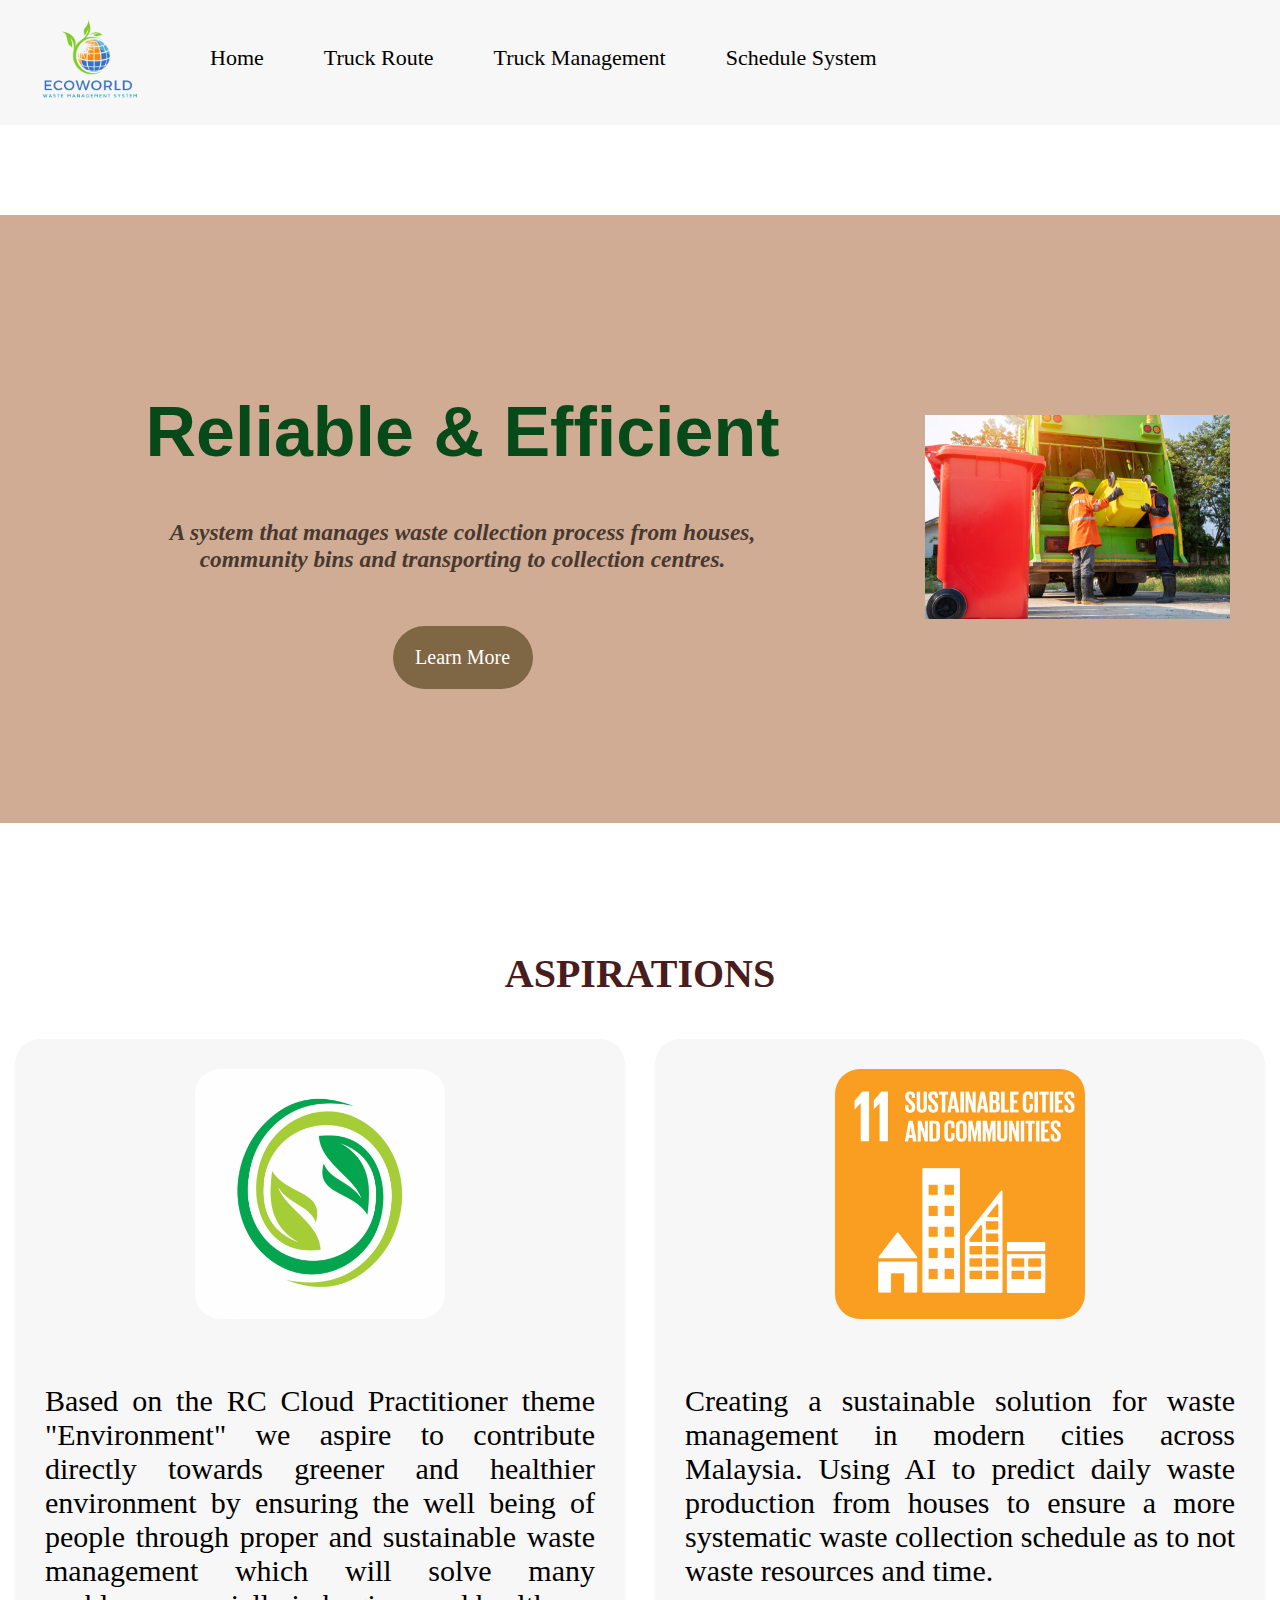
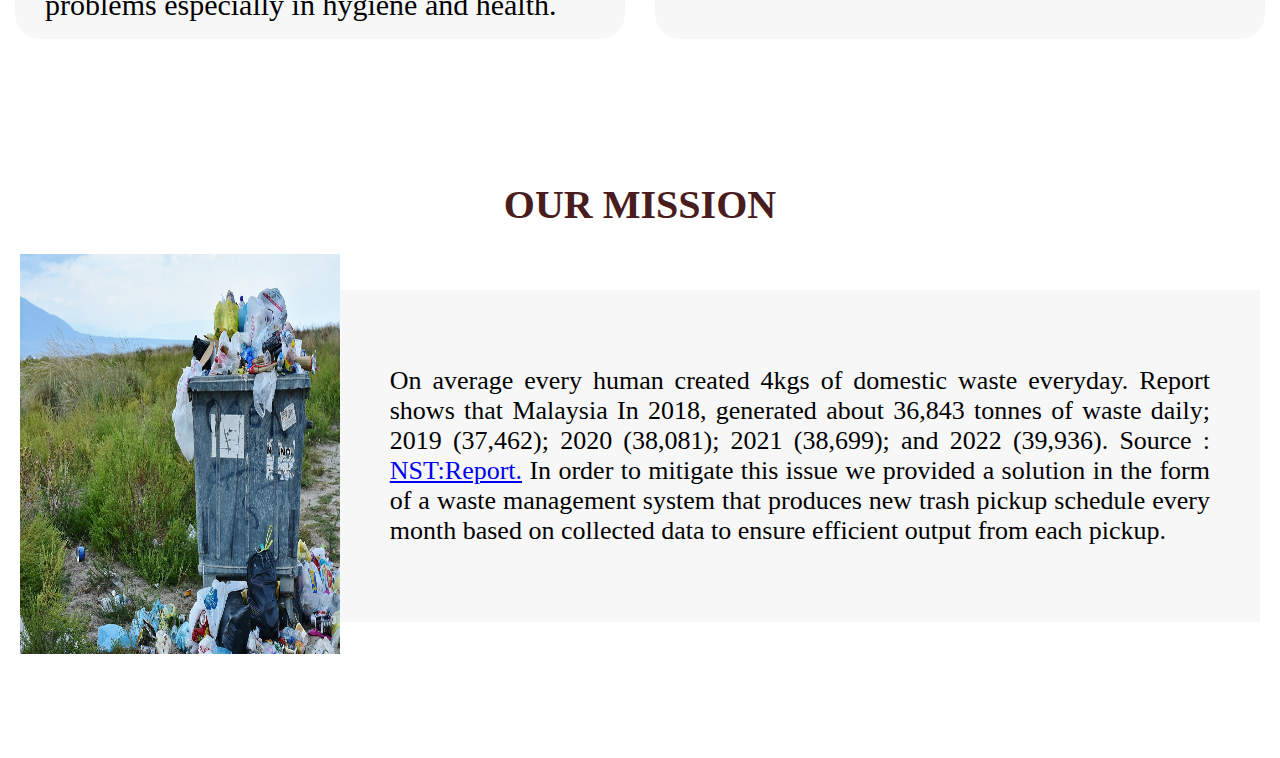
==== index.html @ 7e45f0ac "New" ====
<!DOCTYPE html>
<html lang="en" dir="ltr">
    <head>
        <meta charset='utf-8'>
        <link rel="stylesheet" href="Styles.css">
        <meta name="viewport" content="width=device-width, initial-scale=1">
        <title>Home | EcoWorld</title>
    </head>
    <body>
        <div class="bg.image">
            <div class="navbar">
                <img src="Images/LogoOg.png" class="left" width="230" height="90">
                <a href="index.html">Home</a>
                <a href="Truck-Route.html">Truck Route</a>
                <a href="Truck Management.html">Truck Management</a>
                <a href="Schedule-System.html">Schedule System</a>
            </div>
        </div>

        <div class="container">
          <div class="image">
            <img src="Images/garbage-collectors.jpg" alt="Providing Solutions for systematic collection process">
          </div>
          <div class="catchphrase">
            <h1 class="fit">Reliable & Efficient</h1>
            <div class="text">
              <h3>A system that manages waste collection process from houses, community bins and transporting to collection centres. </h3>
            </div>
            <div class="BtnHow">
            <a href="HowItWork.html" button class="button">Learn More</a>
            </div>
          </div>
        </div>

        <div class ="header2">
          <h1>ASPIRATIONS</h1>
        </div>
         <div class="row">
          <div class="column" style="background-color:rgb(247, 247, 247);">
            <img src="Images/EnvTheme.png" style = "width:250px;height:250px;" class="center">
            <p class="sdg" style = "font-size : 30px;">Based on the RC Cloud Practitioner theme "Environment" we aspire to contribute directly towards greener and healthier environment by ensuring the well being of people through proper and sustainable waste management which will solve many problems especially in hygiene and health.</p>
          </div>

          <div class="column" style="background-color:rgb(247, 247, 247);">
            <img src="Images/SDG11.png" style = "width:250px;height:250px;" class="center">
            <p class="sdg" style = "font-size : 30px;">Creating a sustainable solution for waste management in modern cities across Malaysia. Using AI to predict daily waste production from houses to ensure a more systematic waste collection schedule as to not waste resources and time.</p>
          </div>
        </div>

        

        <div class ="header2">
          <h1>OUR MISSION</h1>
        </div>
        <div class="container3">
          <div class="image3">
            <img src="/Images/GarbageEg.jpg" alt="ingredients box style=" style = "width:400px;height:400px;">
          </div>
          <div class="text4">
            <p>On average every human created 4kgs of domestic waste everyday. Report shows that Malaysia In 2018, generated about 36,843 tonnes of waste daily; 2019 (37,462); 2020 (38,081); 2021 (38,699); and 2022 (39,936). 
              Source : <a href="https://www.nst.com.my/news/nation/2022/03/778625/can-malaysia-achieve-40-cent-recycling-rate-2025" target="_blank">
                NST:Report.</a> In order to mitigate this issue we provided a solution in the form of a waste management
                system that produces new trash pickup schedule every month based on collected data to ensure efficient output from each pickup.
            </p>          
          </div>
        </div>

        
    </body>
</html>
---- Styles.css ----
body, html {
    height: 100%;
    margin: 0px;
}
.navbar img.left  
{
      float: left;
      position: relative;
      padding-top: 75px;
      margin: 0px;
      margin-bottom: -40px;
      width: 180px;
      height: 180px;
      top: -10px;
    }

    .bg-image {
    background-image: url("Images/Background1.png");
    background-position: center;
    background-repeat: no-repeat;
    background-size: cover;
    position: fixed;
    }

    .navbar {
      overflow: hidden;
      background-color: rgb(247, 247, 247);
      position: relative;
      top: -90px;
    }

    .navbar a {
      position: relative;
      top: 135px;
      float: left;
      /* display: block; */
      color: #000000;
      padding-left: 30px;
      padding-right: 30px;
      text-align: right;
      text-decoration: none;
      font-size: 22px;
    }

  .navbar a:hover {
    padding-top: 15px;
    background-color: rgba(109, 82, 82, 0.336);
    color: #000000;
    height: 80px;
    border-radius: 3px;
  }

  .container {
    background-color: #d1ac94;
    display: flex;
    align-items: center;
    justify-content: center;
  }

  img {
    max-width: 100%
  }
  .image {
    padding-right: 50px;
    flex-basis: 40%;
    order: 2;
  }

  .catchphrase {
    padding : 130px;
    font-size: 30px;
    font-style: normal;
    font-weight: lighter;
    align-items: center;
    justify-content: center;

  }

  .fit {
    text-align: center;
    color: #064a19;
    font-size: 70px;
    font-family: Arial;
  }
  .text {
    color: #473930;
    font-size: 20px;
    font-style: oblique;
    text-align: center;
  }

  .button {
    background-color: #7f6645;
    border-radius: 55px;
    color: white;
    font-family: Cardo;
    font-style: normal;
    font-size: 20px;
    padding: 20px 20px;
    text-align: center;
    text-decoration: none;
    display: inline-block;
    width: 100px;
    margin: 4px 2px;
    margin-top : 30px;
    cursor: pointer;
  }

  .button:hover {
    box-shadow: 0 12px 16px 0 rgba(0,0,0,0.24),0 17px 50px 0 rgba(0,0,0,0.19);
  }
  
  .header2 {
    font-family: Cardo;
    color: #491C1D;
    text-align : center;
    font-size: 30px;
    padding-top: 100px;
  }

  .row, .column {
    box-sizing: border-box;
   }

   .row {
     display: flex;
   }
  .column {
    flex: 50%;
    float: left;
    width: 30%;
    padding: 10px;
    height: 600px;
    margin: 15px;
    padding-top: 30px;
    padding-bottom: 30px;
    border-radius: 25px;

  }

  p.sdg {
    margin-right: 20px;
    margin-left: 20px;
    margin-top: 65px;
    margin-bottom: 65px;
    padding-bottom: 20px;
    position: relative;
    }

    .row:after {
      content: "";
      display: table;
      clear: both;
    }

    .center {
      display: block;
      margin-left: auto;
      margin-right: auto;
      width: 50%;
      border-radius: 25px;
      }

      .container3 {
        display: flex;
        align-items: center;
        justify-content: center;
        margin: 20px;
        padding-bottom: 100px;
        }
        img {
          max-width: 100%;
        }
        .image3 {
          flex-basis: 150%;
        }

        h3.mission {
          color : #F3D166;
          font-style: italic;
        }
        .text4 {
          font-size: 26px;
          padding : 50px;
          font-family: 'Times New Roman', Times, serif;
          color: #000000;
          background-color: rgb(247, 247, 247);
        }

    .flex-container
   {
      display: flex;
      grid-gap: 26px;
      flex-direction: row-reverse;
      justify-content: center;

   }

   .box{
    margin-left: 150px;
    padding: 15px;
    background-color: #ffffff;
   }
   .box1{

      margin-right: 150px;
      border-radius: 5px;
      padding: 15px;
      background-color: #ffffff;
   }

   .regform
    {
      color: black;
      margin: auto;
      text-align: center;
      font-size:25px;
      font-family: 'Cardio', monospace;
    }

    .submit
    {
      background-color: #000000;
      border: none;
      color:rgb(255, 255, 255);
      padding: 15px 32px;
      font-weight: bold;
      border-radius: 0;
      text-align: center;
      text-decoration: none;
      display: inline-block;
      font-size: 15px;
      margin: auto;
      cursor: pointer;
      -webkit-transition-duration: 0.05s; /* Safari */
      transition-duration: 0.05s;
      display:flex;
    }

    .submit:hover {
      background-color: rgb(44, 43, 43);
    }

    .submit:active {
      background-color: rgb(106, 118, 107);
    }

    input {
      border: 1px solid #000;
      font-size: 20px;
    }

    .checkbox{
      display: inline-flex;
      cursor: pointer;
    }

    .BtnHow {
      display: flex;
      justify-content: center;
      align-items: center;
    }

    .page_title
    {
      color:#578a0c;
      margin: auto;
      text-align: center;
      font-size:35px;
    }

    .text1{

    font-size: 17px;
    margin-top: 50px;
    margin-bottom: -20px;
    text-align: center;
    font-weight: normal;
    }

    h1 {
      font-size: 40px;
      word-break: break-all;
      text-align: center;
      font-family: 'Cardio';
      }
  
      h2 {
          text-align: center;
      }
  
      p {
          text-align: justify;
      }
  
      h4
      {
        font-weight: normal;
      }
  

    .row1 {
      margin: 50px - 60px;
      }

    .row1,
    .row1 > .column1 {
    padding: 12px;
    }

    .column1 {
    float:left;
    width: 30%;
    } 

    .content {
    padding: 12px;
    }

    .row1:after {
      content: "";
      display: table;
      clear: both;
      }

    .small {
      display: relative;
      height: 20px;
    }
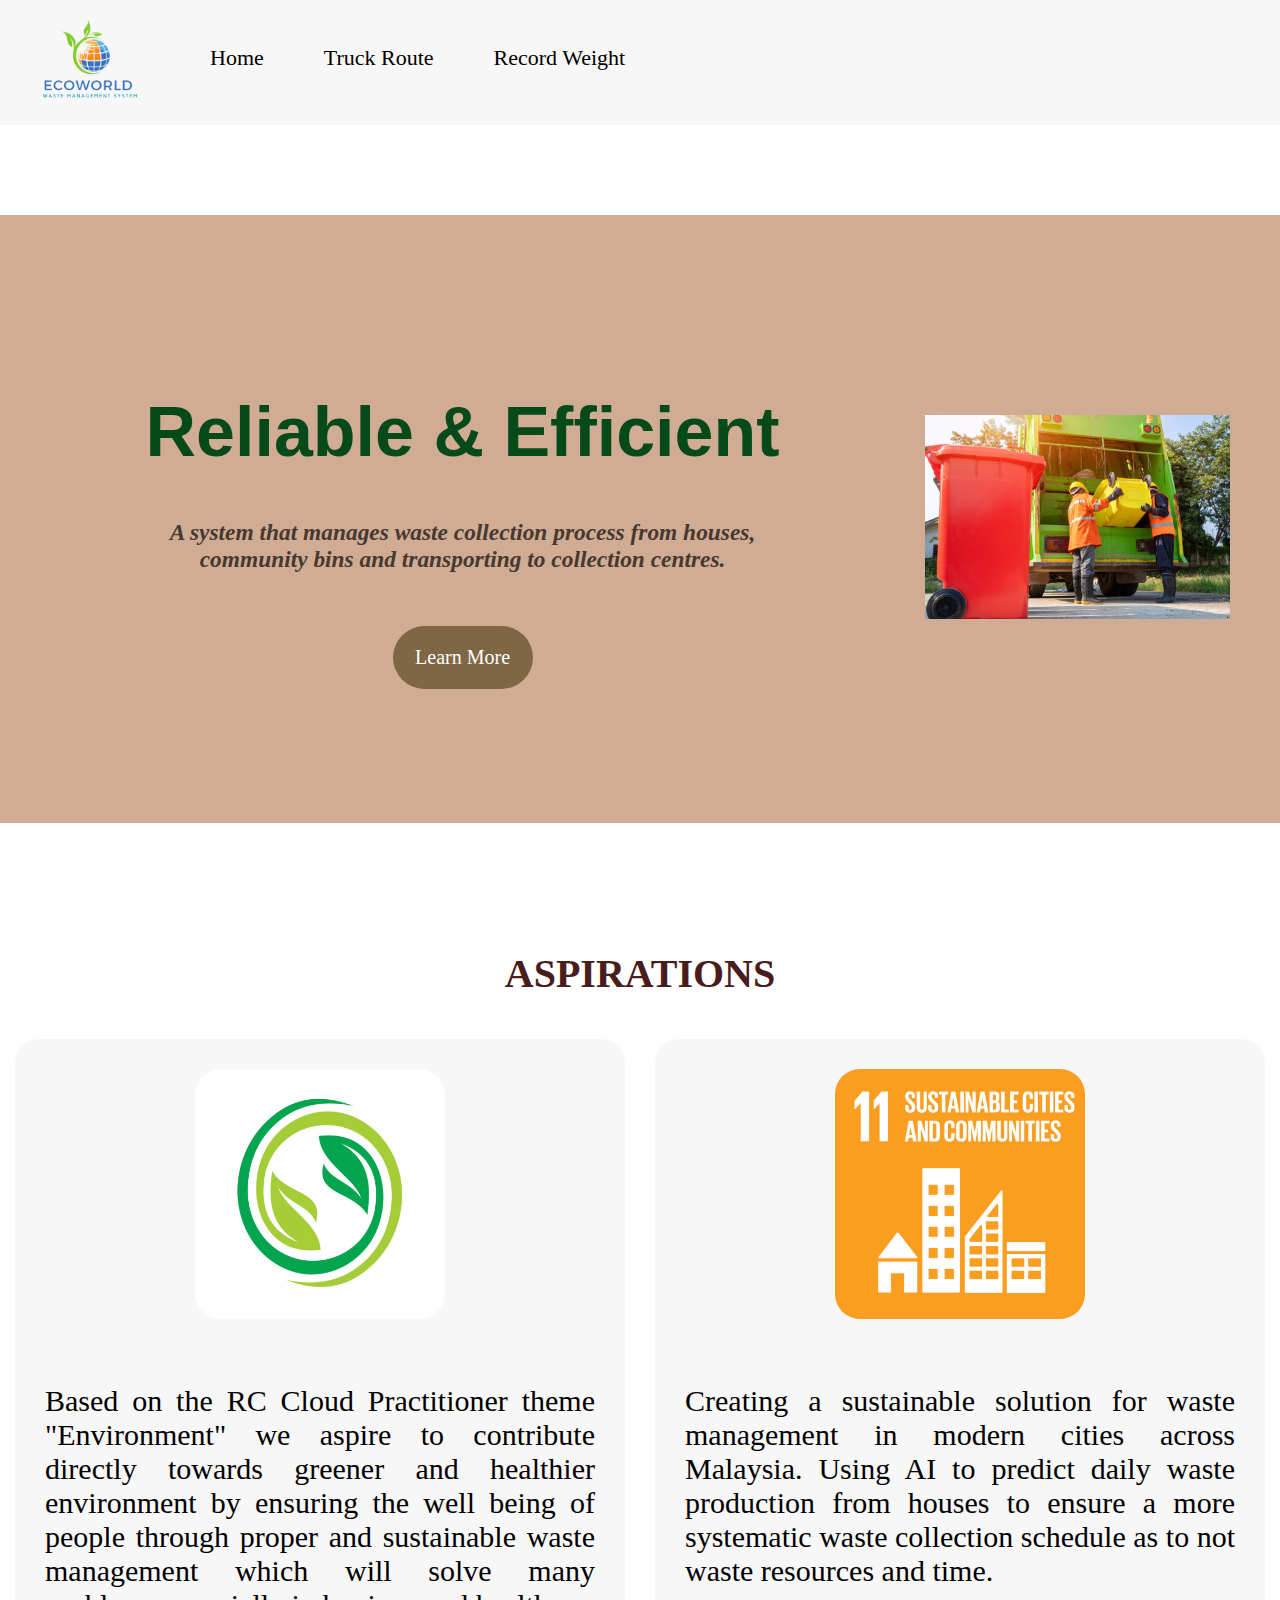
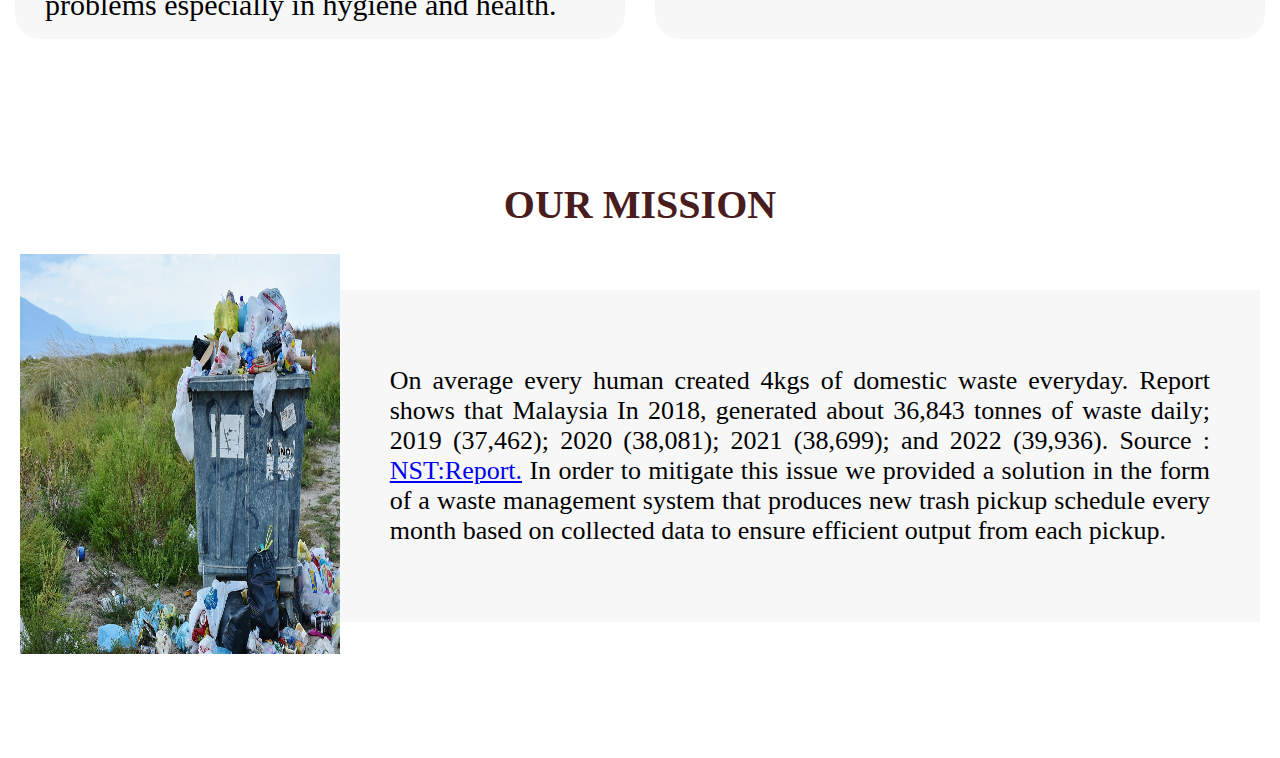
==== commit ff7de90a: "removed truck mgmnt page" ====
--- a/index.html
+++ b/index.html
@@ -12,8 +12,7 @@
                 <img src="Images/LogoOg.png" class="left" width="230" height="90">
                 <a href="index.html">Home</a>
                 <a href="Truck-Route.html">Truck Route</a>
-                <a href="Truck Management.html">Truck Management</a>
-                <a href="Schedule-System.html">Schedule System</a>
+                <a href="Schedule-System.html">Record Weight</a>
             </div>
         </div>
 
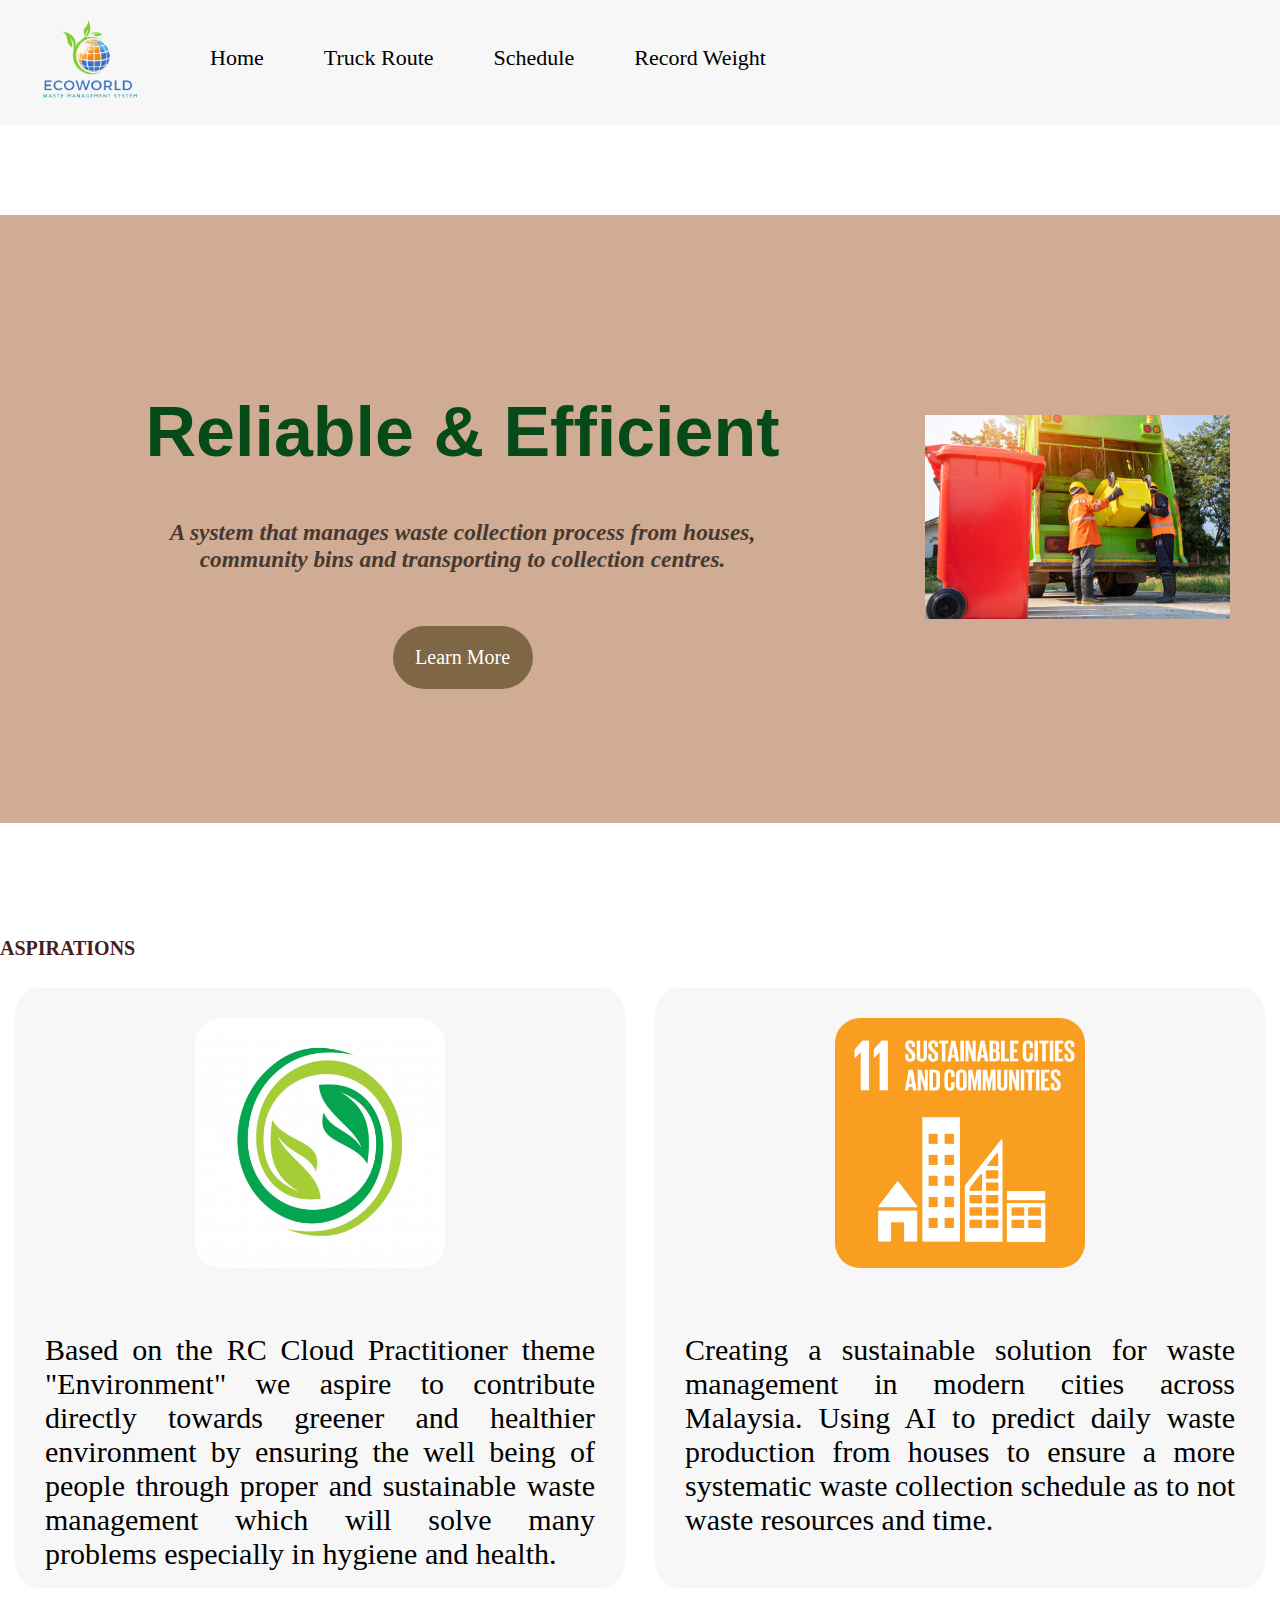
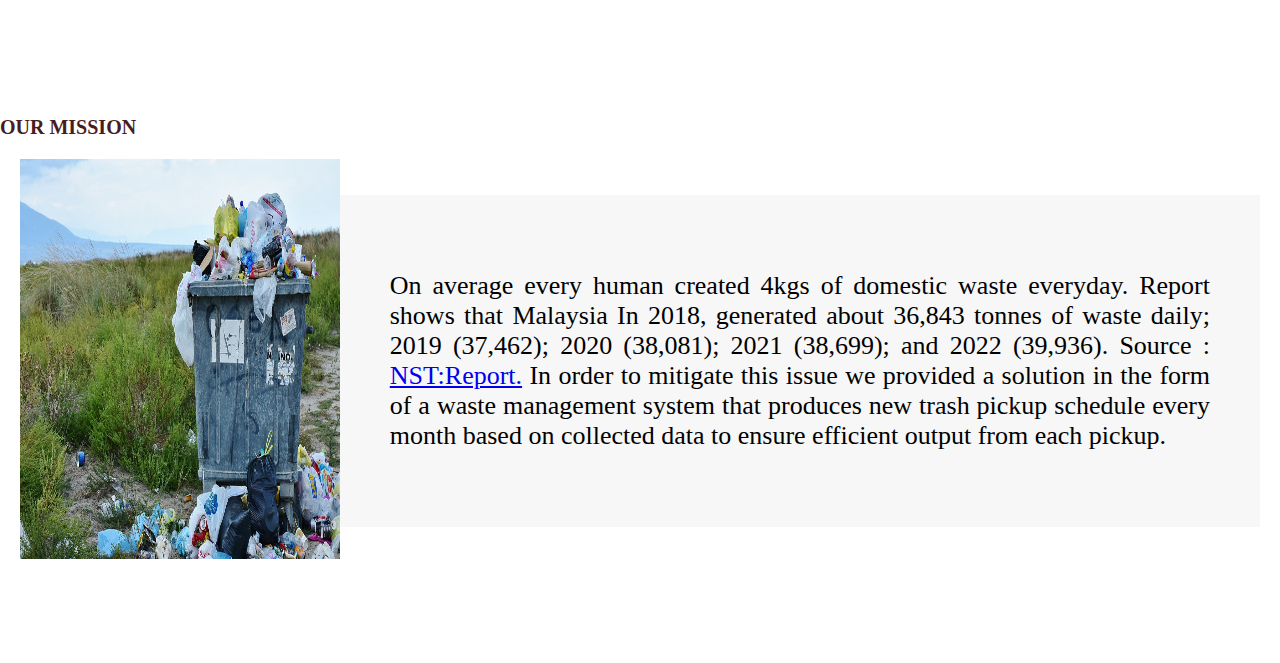
==== commit fc11a722: "new updates" ====
--- a/index.html
+++ b/index.html
@@ -12,6 +12,7 @@
                 <img src="Images/LogoOg.png" class="left" width="230" height="90">
                 <a href="index.html">Home</a>
                 <a href="Truck-Route.html">Truck Route</a>
+                <a href="view-schedule.html">Schedule</a>
                 <a href="Schedule-System.html">Record Weight</a>
             </div>
         </div>
--- a/Styles.css
+++ b/Styles.css
@@ -197,13 +197,19 @@
    }
 
    .box{
-    margin-left: 150px;
+    margin-left: 20px;
     padding: 15px;
     background-color: #ffffff;
    }
    .box1{
-
       margin-right: 150px;
+      border-radius: 5px;
+      padding: 15px;
+      background-color: #ffffff;
+   }
+
+   .boxer {
+      margin-right: 0px;
       border-radius: 5px;
       padding: 15px;
       background-color: #ffffff;
@@ -279,10 +285,24 @@
     }
 
     h1 {
-      font-size: 40px;
+      font-size: 20px;
       word-break: break-all;
-      text-align: center;
+      text-align: left;
       font-family: 'Cardio';
+      }
+
+      header {
+        font-size: 50px;
+        text-align: center;
+        font-family: 'Cardio';
+      }
+
+      h5 {
+        top: -180px;
+        font-size: 50px;
+        word-break: break-all;
+        text-align: center;
+        font-family: 'Cardio';
       }
   
       h2 {
@@ -326,4 +346,12 @@
     .small {
       display: relative;
       height: 20px;
-    }+    }
+
+    .table {
+      width: 400px;
+    }
+
+    table, th, td {
+      border: 1px solid #000;
+    }
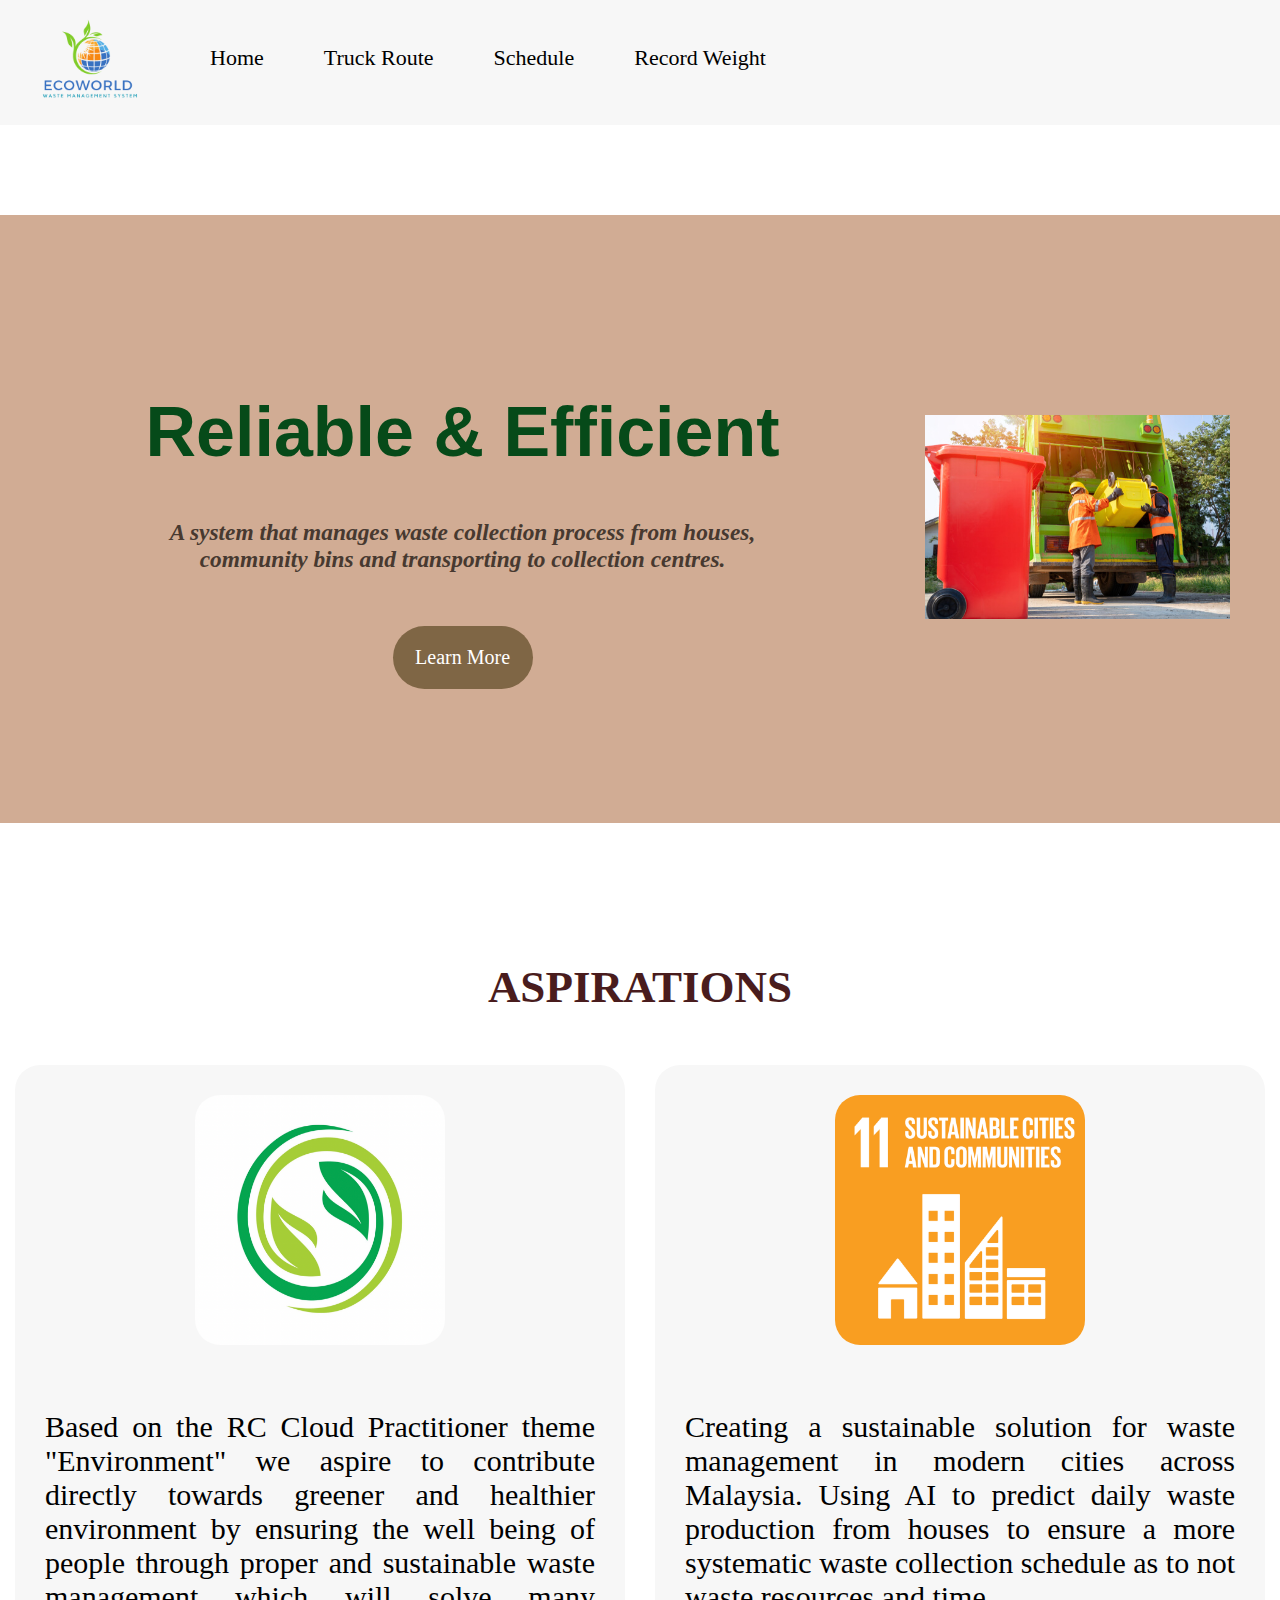
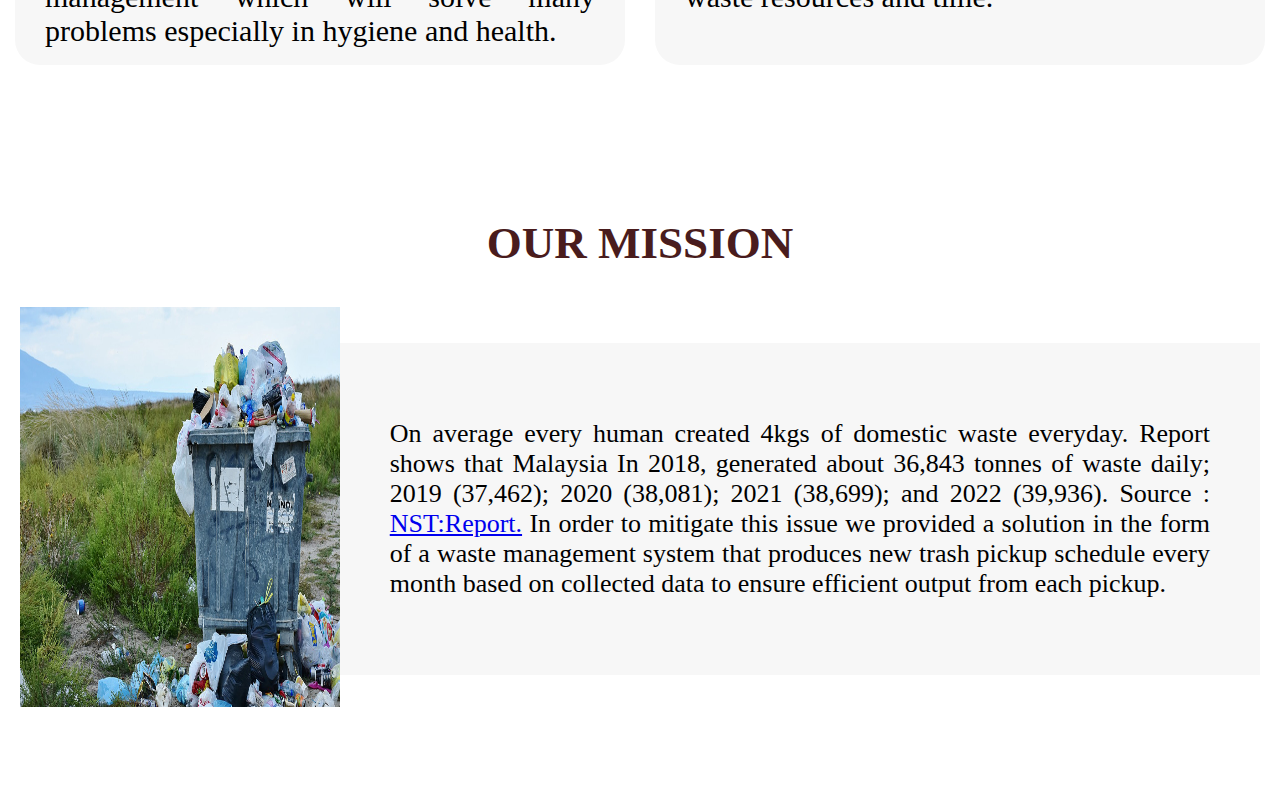
==== commit 7eb805dc: "update header" ====
--- a/index.html
+++ b/index.html
@@ -33,7 +33,7 @@
         </div>
 
         <div class ="header2">
-          <h1>ASPIRATIONS</h1>
+          <h2>ASPIRATIONS</h2>
         </div>
          <div class="row">
           <div class="column" style="background-color:rgb(247, 247, 247);">
@@ -50,7 +50,7 @@
         
 
         <div class ="header2">
-          <h1>OUR MISSION</h1>
+          <h2>OUR MISSION</h2>
         </div>
         <div class="container3">
           <div class="image3">
